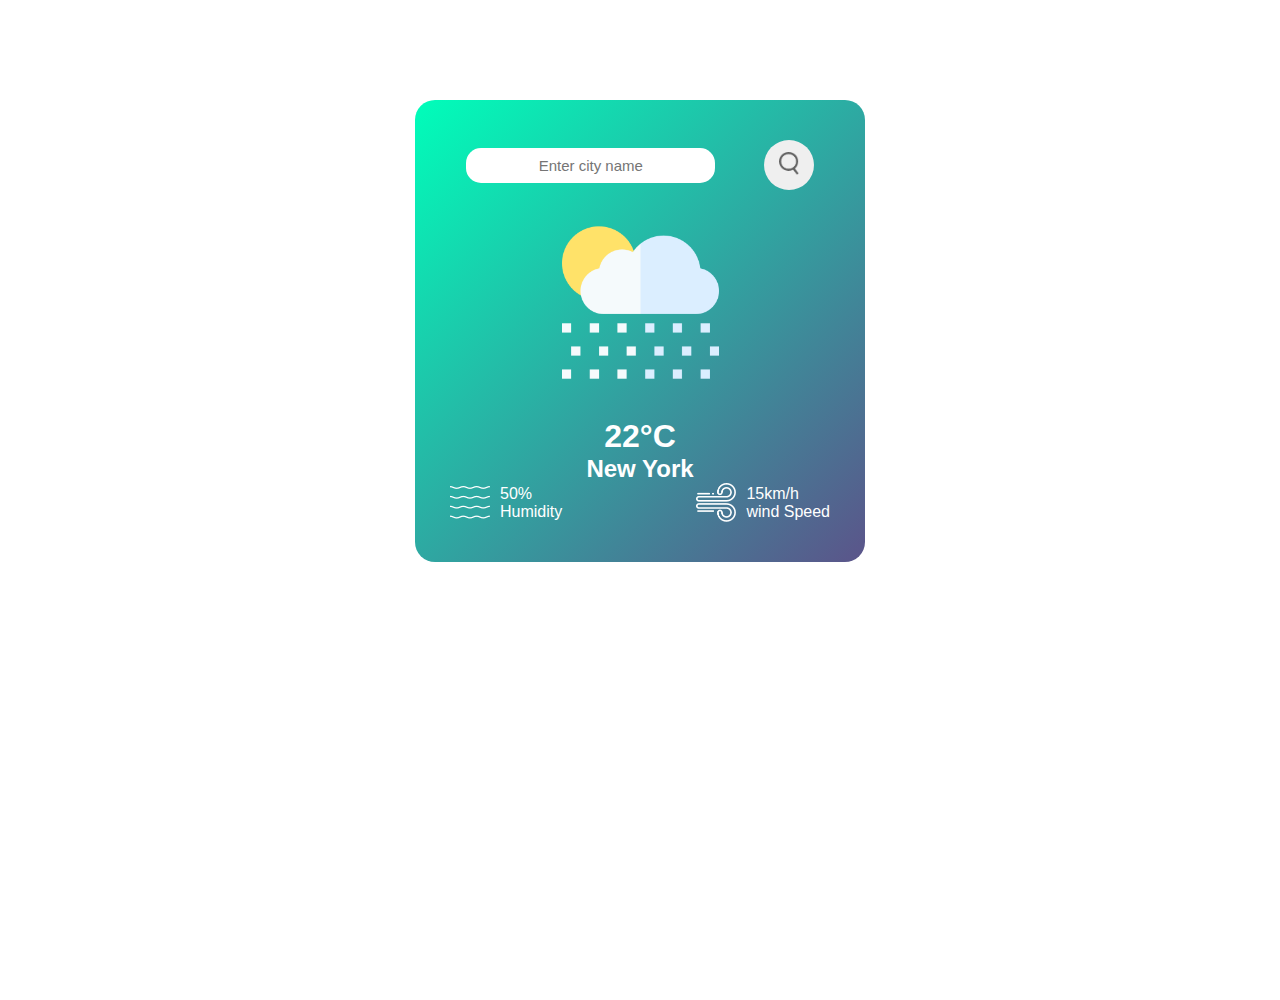
==== weather_project/index.html @ b354083a "Change folder" ====
<!DOCTYPE html>
<html lang="en">
<head>
    <meta charset="UTF-8">
    <meta name="viewport" content="width=device-width, initial-scale=1.0">
    <title>Weather app</title>
    <link rel="stylesheet" href="style.css">
</head>
<body>
    <div id="main">
        <div class="search">
            <input type="text" id="input" placeholder="Enter city name" spellcheck="false">
            <button><img src="../weather_project/weather-app-img/search.png" alt=""></button>



        </div>
        <div id="weather">
            <img src="../weather_project/weather-app-img/rain.png" alt="" class="weather icon">
            <h1 class ="temp"> 22°C</h1>
            <h2 class="city"> New York</h2>
            <div class="details">
                <div class="col">
                    <img src="../weather_project/weather-app-img/humidity.png" alt="">
                    <div>
                        <p class="humidity">50%</p>
                        <p>Humidity</p>
                    </div>
                </div>
                <div class="col">
                    <img src="../weather_project/weather-app-img/wind.png " alt="">
                    <div>
                        <p class="wind">15km/h<p>
                            <p> wind Speed</p>
                    </div>
                </div>
            </div>
        </div>
    </div>
    <script src="script.js"></script>
    
</body>
</html>
---- weather_project/style.css ----
*{
    margin: 0;
    padding: 0;
    font-family: 'poppins', sans-serif;
    box-sizing: border-box;
}
html body{
    width: 100vw;
    height: 100vh;
    overflow: hidden;
}
#main{
    width: 90%;
    max-width: 450px;
    background: linear-gradient(135deg,#00feba,#5b548a);
    color: #fff;
    margin: 100px auto 0;
    border-radius: 20px;
    padding: 40px 35px;
    text-align: center;
}
.search{
    width: 100%;
    display: flex;
    align-items: center;
    justify-content: space-around;

}
.search input{
    border: 0;
    height: 35px;
    border-radius: 15px;
    padding: 10px 25px;
    margin-right: 16px;
    
    text-align: center;
    font-size: 15px;
}
.search button{
    border: 0;
    outline: 0;
    border-radius: 50%;
    width: 50px;
    height: 50px;
    cursor: pointer;
}
.search button img{
    width: 20px;
}
.weather h1{
    font-size: 80px;
    font-weight: 500;
}
.weather h2{
    font-size: 45px;
    font-weight: 800;
    margin-top: -10px;
}
.details{
    display: flex;
    align-items: center;
    justify-content: space-between;
}
.col{
    display: flex;
    align-items: center;
    text-align: left;
}
.col img{
    width: 40px;
    margin-right: 10px;

}
.humidity .wind{
    font-size: 28px;
    margin-top: -6px;
}
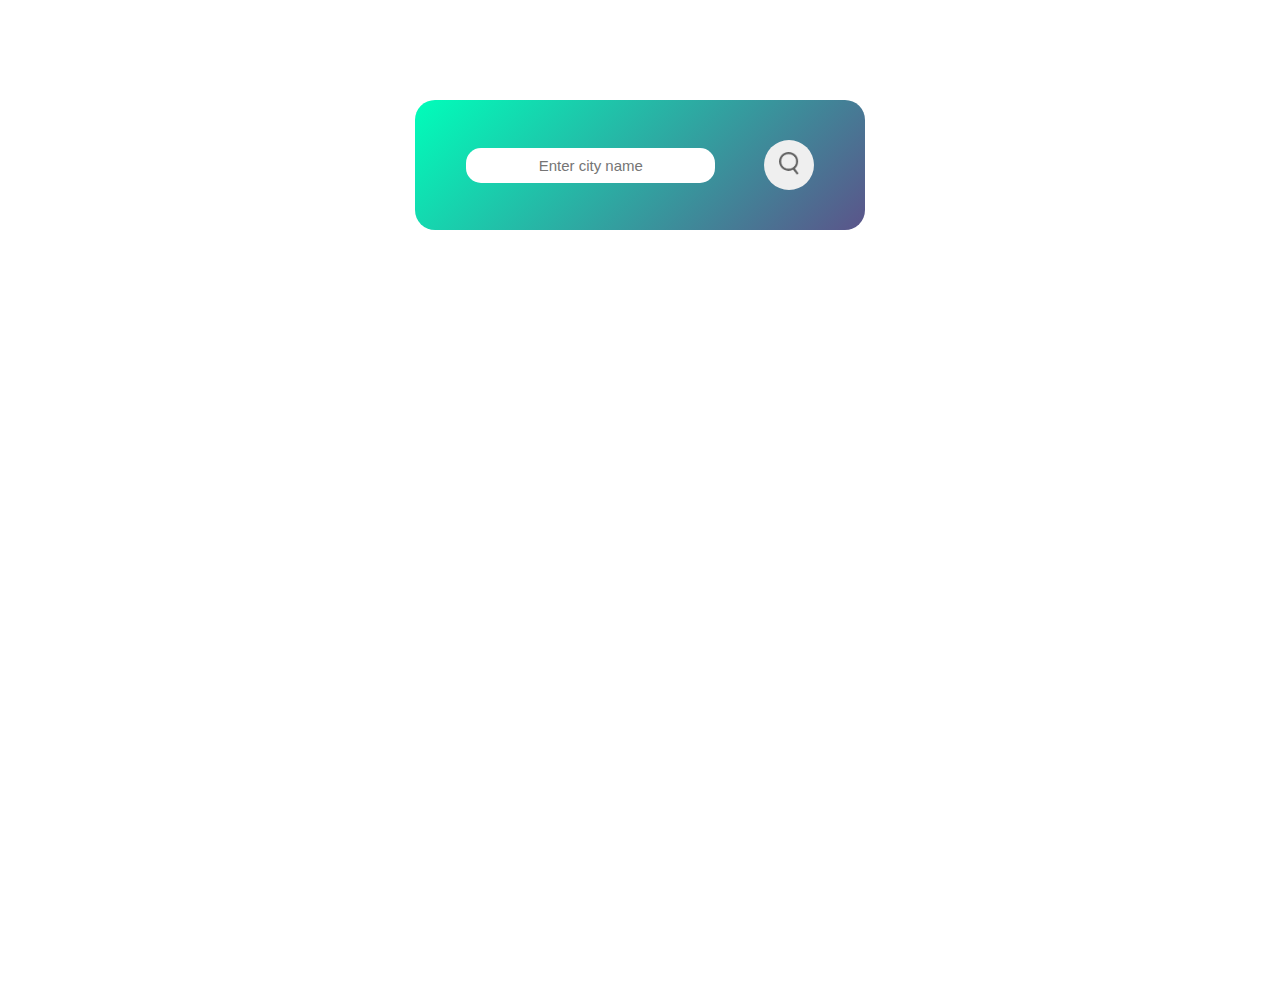
==== commit a498f9d2: "project completed" ====
--- a/weather_project/index.html
+++ b/weather_project/index.html
@@ -10,25 +10,25 @@
     <div id="main">
         <div class="search">
             <input type="text" id="input" placeholder="Enter city name" spellcheck="false">
-            <button><img src="../weather_project/weather-app-img/search.png" alt=""></button>
+            <button><img src="../weather_project/weather-app-img/search.png"  alt=""></button>
 
 
 
         </div>
-        <div id="weather">
-            <img src="../weather_project/weather-app-img/rain.png" alt="" class="weather icon">
+        <div class="weather">
+            <img src="../weather_project/weather-app-img/rain.png" alt="" class="weather-icon">
             <h1 class ="temp"> 22°C</h1>
             <h2 class="city"> New York</h2>
             <div class="details">
                 <div class="col">
-                    <img src="../weather_project/weather-app-img/humidity.png" alt="">
+                    <img src="../weather_project/weather-app-img/humidity.png" alt="" >
                     <div>
                         <p class="humidity">50%</p>
                         <p>Humidity</p>
                     </div>
                 </div>
                 <div class="col">
-                    <img src="../weather_project/weather-app-img/wind.png " alt="">
+                    <img src="../weather_project/weather-app-img/wind.png " alt="" >
                     <div>
                         <p class="wind">15km/h<p>
                             <p> wind Speed</p>
--- a/weather_project/style.css
+++ b/weather_project/style.css
@@ -74,4 +74,7 @@
 .humidity .wind{
     font-size: 28px;
     margin-top: -6px;
+}
+.weather{
+    display: none;
 }